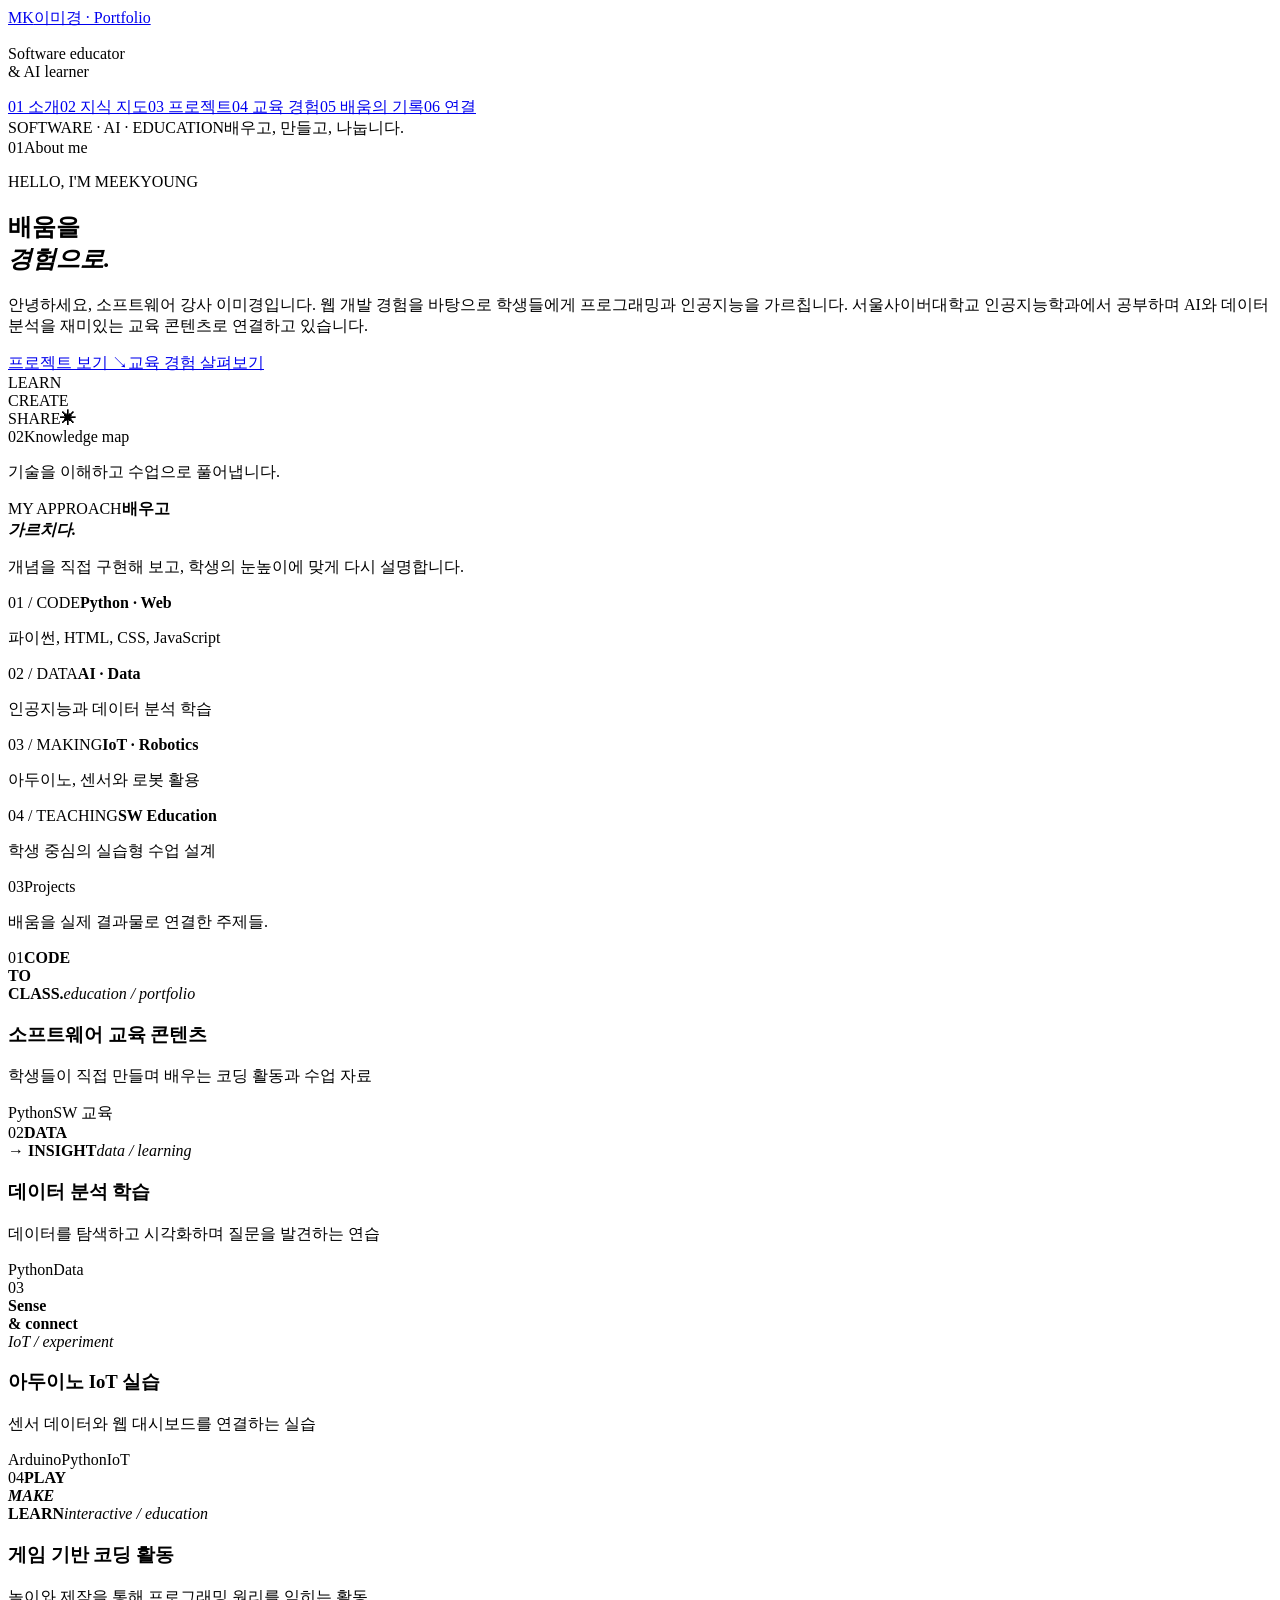
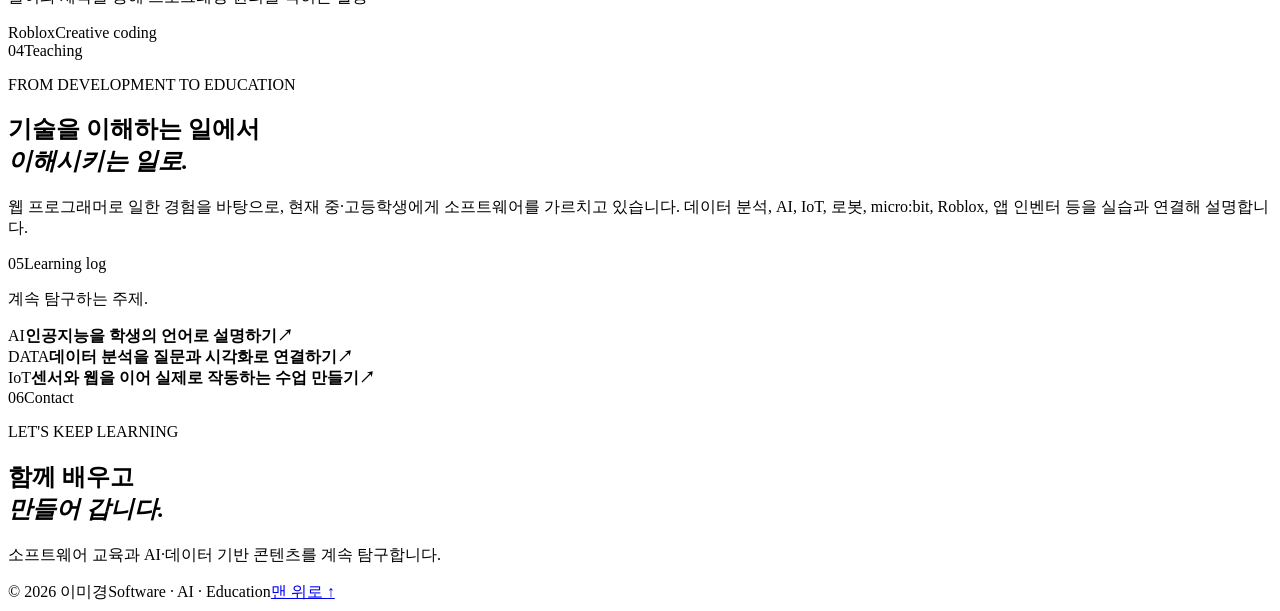
==== index.html @ 32ef55ad "Add portfolio index.html" ====
<!doctype html>
<html lang="ko">
<head>
<meta charset="UTF-8"><meta name="viewport" content="width=device-width, initial-scale=1">
<meta name="description" content="이미경의 소프트웨어 교육·인공지능·데이터 분석 포트폴리오"><title>이미경 | 소프트웨어 교육 포트폴리오</title>
<link rel="icon" type="image/svg+xml" href="data:image/svg+xml,%3Csvg xmlns='http://www.w3.org/2000/svg' viewBox='0 0 64 64'%3E%3Crect width='64' height='64' rx='15' fill='%231c1b1a'/%3E%3Ctext x='32' y='42' text-anchor='middle' font-family='sans-serif' font-size='26' font-weight='bold' fill='%23d6a85f'%3EMK%3C/text%3E%3C/svg%3E">
<link rel="preconnect" href="https://fonts.googleapis.com"><link rel="preconnect" href="https://fonts.gstatic.com" crossorigin><link href="https://fonts.googleapis.com/css2?family=DM+Mono:wght@400;500&family=Manrope:wght@400;500;600;700;800&display=swap" rel="stylesheet">
<link rel="stylesheet" href="styles.css"><script defer src="script.js"></script>
</head>
<body class="portfolio-v4"><div class="site-frame">
<aside class="sidebar"><a class="identity" href="#top"><span class="identity-mark">MK</span><span>이미경 · Portfolio</span></a><p class="role">Software educator<br>& AI learner</p>
<nav class="side-nav" aria-label="주요 메뉴"><a href="#about"><span>01</span> 소개</a><a href="#knowledge"><span>02</span> 지식 지도</a><a href="#projects"><span>03</span> 프로젝트</a><a href="#teaching"><span>04</span> 교육 경험</a><a href="#learning"><span>05</span> 배움의 기록</a><a href="#contact"><span>06</span> 연결</a></nav>
<div class="sidebar-bottom"><span>SOFTWARE · AI · EDUCATION</span><span>배우고, 만들고, 나눕니다.</span></div></aside>
<main id="top" class="content">
<section id="about" class="intro section-block"><div class="section-meta"><span>01</span><span>About me</span></div><div class="intro-content"><p class="label">HELLO, I'M MEEKYOUNG</p><h1>배움을<br><em>경험으로.</em></h1><p class="intro-text">안녕하세요, 소프트웨어 강사 이미경입니다. 웹 개발 경험을 바탕으로 학생들에게 프로그래밍과 인공지능을 가르칩니다. 서울사이버대학교 인공지능학과에서 공부하며 AI와 데이터 분석을 재미있는 교육 콘텐츠로 연결하고 있습니다.</p><div class="intro-links"><a class="button" href="#projects">프로젝트 보기 <span>↘</span></a><a class="under-link" href="#teaching">교육 경험 살펴보기</a></div></div><div class="intro-stamp"><span>LEARN<br>CREATE<br>SHARE</span><b>✳</b></div></section>
<section id="knowledge" class="section-block"><div class="section-head"><div class="section-meta"><span>02</span><span>Knowledge map</span></div><p>기술을 이해하고 수업으로 풀어냅니다.</p></div><div class="knowledge-grid"><div class="knowledge-feature"><span class="label">MY APPROACH</span><strong>배우고<br><em>가르치다.</em></strong><p>개념을 직접 구현해 보고, 학생의 눈높이에 맞게 다시 설명합니다.</p></div><div class="knowledge-item"><span>01 / CODE</span><strong>Python · Web</strong><p>파이썬, HTML, CSS, JavaScript</p></div><div class="knowledge-item"><span>02 / DATA</span><strong>AI · Data</strong><p>인공지능과 데이터 분석 학습</p></div><div class="knowledge-item"><span>03 / MAKING</span><strong>IoT · Robotics</strong><p>아두이노, 센서와 로봇 활용</p></div><div class="knowledge-item"><span>04 / TEACHING</span><strong>SW Education</strong><p>학생 중심의 실습형 수업 설계</p></div></div></section>
<section id="projects" class="section-block"><div class="section-head"><div class="section-meta"><span>03</span><span>Projects</span></div><p>배움을 실제 결과물로 연결한 주제들.</p></div><div class="projects-grid">
<article class="project-card"><div class="project-art art-archive"><span>01</span><b>CODE<br>TO<br>CLASS.</b><i>education / portfolio</i></div><div class="project-copy"><div><h3>소프트웨어 교육 콘텐츠</h3><p>학생들이 직접 만들며 배우는 코딩 활동과 수업 자료</p></div></div><div class="tags"><span>Python</span><span>SW 교육</span></div></article>
<article class="project-card"><div class="project-art art-timer"><span>02</span><b>DATA<br>→ INSIGHT</b><i>data / learning</i></div><div class="project-copy"><div><h3>데이터 분석 학습</h3><p>데이터를 탐색하고 시각화하며 질문을 발견하는 연습</p></div></div><div class="tags"><span>Python</span><span>Data</span></div></article>
<article class="project-card"><div class="project-art art-dashboard"><span>03</span><div class="mini-chart"><b>Sense<br>& connect</b><div><i></i><i></i><i></i><i></i></div></div><i>IoT / experiment</i></div><div class="project-copy"><div><h3>아두이노 IoT 실습</h3><p>센서 데이터와 웹 대시보드를 연결하는 실습</p></div></div><div class="tags"><span>Arduino</span><span>Python</span><span>IoT</span></div></article>
<article class="project-card"><div class="project-art art-experiment"><span>04</span><b>PLAY<br><em>MAKE</em><br>LEARN</b><i>interactive / education</i></div><div class="project-copy"><div><h3>게임 기반 코딩 활동</h3><p>놀이와 제작을 통해 프로그래밍 원리를 익히는 활동</p></div></div><div class="tags"><span>Roblox</span><span>Creative coding</span></div></article>
</div></section>
<section id="teaching" class="section-block split-section"><div class="section-meta"><span>04</span><span>Teaching</span></div><div><p class="label">FROM DEVELOPMENT TO EDUCATION</p><h2>기술을 이해하는 일에서<br><em>이해시키는 일로.</em></h2><p class="body-copy">웹 프로그래머로 일한 경험을 바탕으로, 현재 중·고등학생에게 소프트웨어를 가르치고 있습니다. 데이터 분석, AI, IoT, 로봇, micro:bit, Roblox, 앱 인벤터 등을 실습과 연결해 설명합니다.</p></div></section>
<section id="learning" class="section-block"><div class="section-head"><div class="section-meta"><span>05</span><span>Learning log</span></div><p>계속 탐구하는 주제.</p></div><div class="log-list"><div class="log-row"><span>AI</span><strong>인공지능을 학생의 언어로 설명하기</strong><b>↗</b></div><div class="log-row"><span>DATA</span><strong>데이터 분석을 질문과 시각화로 연결하기</strong><b>↗</b></div><div class="log-row"><span>IoT</span><strong>센서와 웹을 이어 실제로 작동하는 수업 만들기</strong><b>↗</b></div></div></section>
<footer id="contact" class="contact-footer"><div class="section-meta"><span>06</span><span>Contact</span></div><div class="contact-content"><p class="label">LET'S KEEP LEARNING</p><h2>함께 배우고<br><em>만들어 갑니다.</em></h2><p class="body-copy">소프트웨어 교육과 AI·데이터 기반 콘텐츠를 계속 탐구합니다.</p></div><div class="footer-line"><span>© 2026 이미경</span><span>Software · AI · Education</span><a href="#top">맨 위로 ↑</a></div></footer>
</main></div></body></html>
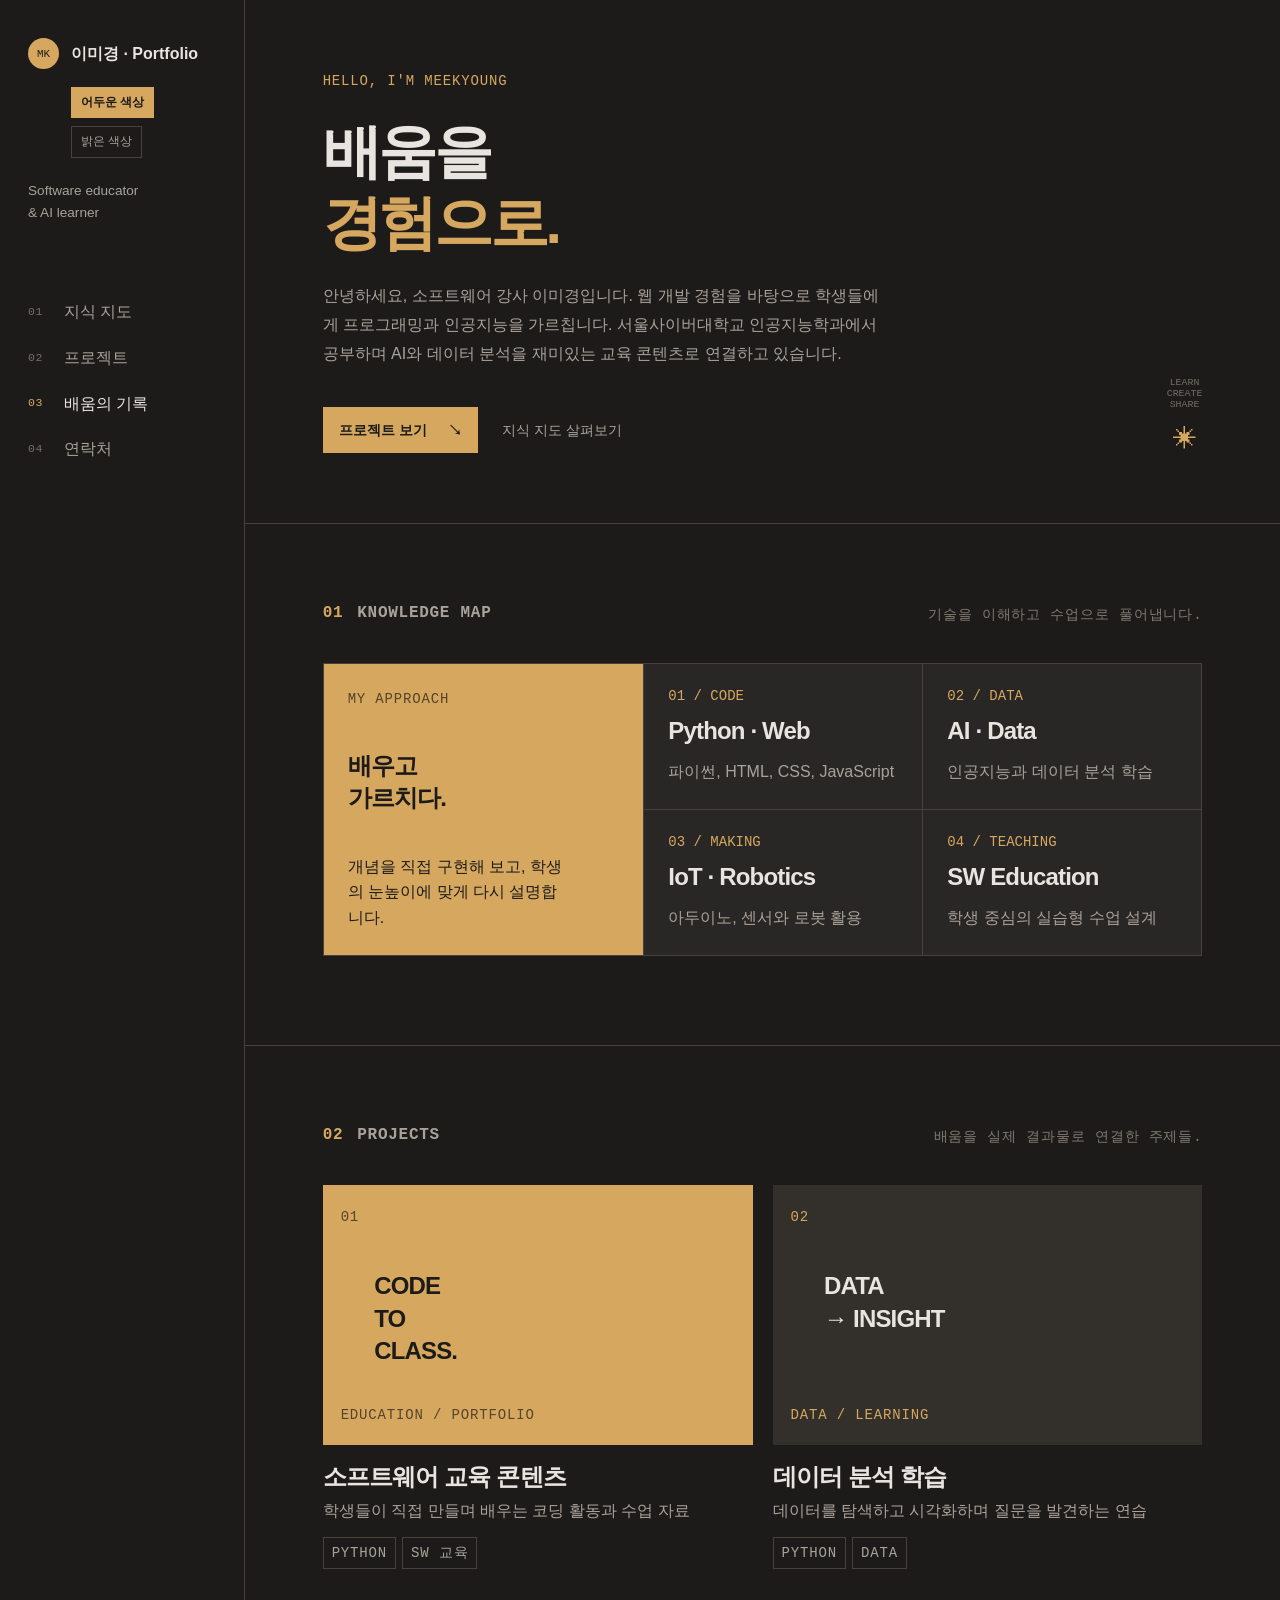
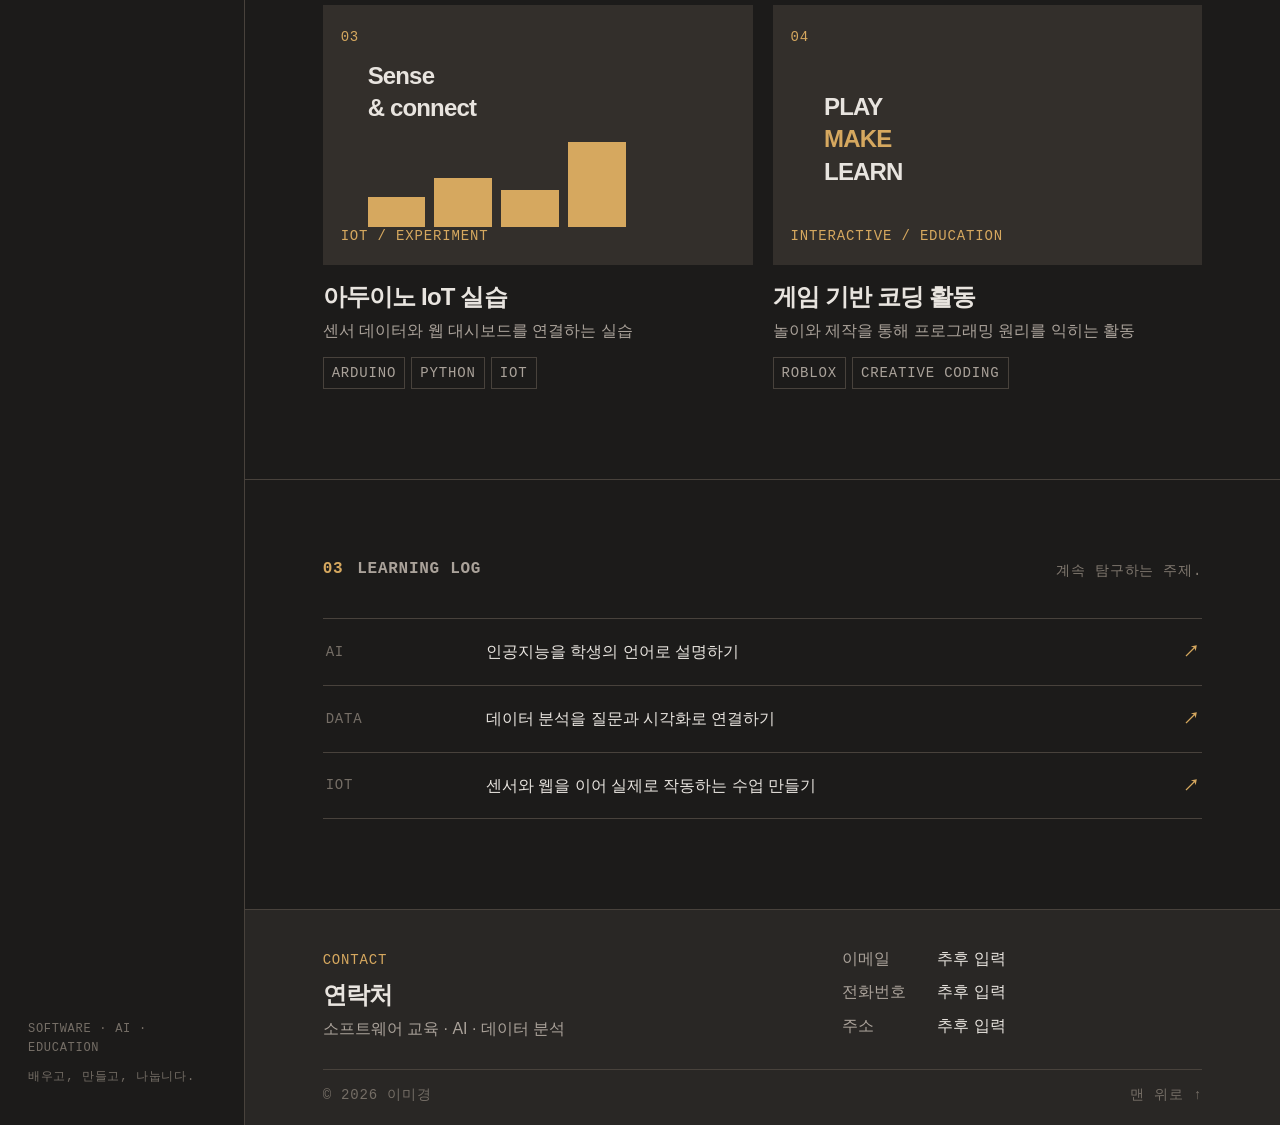
==== commit 506b826a: "Update dark portfolio page" ====
--- a/index.html
+++ b/index.html
@@ -5,22 +5,22 @@
 <meta name="description" content="이미경의 소프트웨어 교육·인공지능·데이터 분석 포트폴리오"><title>이미경 | 소프트웨어 교육 포트폴리오</title>
 <link rel="icon" type="image/svg+xml" href="data:image/svg+xml,%3Csvg xmlns='http://www.w3.org/2000/svg' viewBox='0 0 64 64'%3E%3Crect width='64' height='64' rx='15' fill='%231c1b1a'/%3E%3Ctext x='32' y='42' text-anchor='middle' font-family='sans-serif' font-size='26' font-weight='bold' fill='%23d6a85f'%3EMK%3C/text%3E%3C/svg%3E">
 <link rel="preconnect" href="https://fonts.googleapis.com"><link rel="preconnect" href="https://fonts.gstatic.com" crossorigin><link href="https://fonts.googleapis.com/css2?family=DM+Mono:wght@400;500&family=Manrope:wght@400;500;600;700;800&display=swap" rel="stylesheet">
-<link rel="stylesheet" href="styles.css"><script defer src="script.js"></script>
+<link rel="stylesheet" href="styles_dark.css"><script defer src="script.js"></script>
 </head>
-<body class="portfolio-v4"><div class="site-frame">
-<aside class="sidebar"><a class="identity" href="#top"><span class="identity-mark">MK</span><span>이미경 · Portfolio</span></a><p class="role">Software educator<br>& AI learner</p>
-<nav class="side-nav" aria-label="주요 메뉴"><a href="#about"><span>01</span> 소개</a><a href="#knowledge"><span>02</span> 지식 지도</a><a href="#projects"><span>03</span> 프로젝트</a><a href="#teaching"><span>04</span> 교육 경험</a><a href="#learning"><span>05</span> 배움의 기록</a><a href="#contact"><span>06</span> 연결</a></nav>
+<body class="portfolio-v4 theme-dark-page"><div class="site-frame">
+<aside class="sidebar"><a class="identity" href="#top"><span class="identity-mark">MK</span><span>이미경 · Portfolio</span></a><div class="theme-choice" role="navigation" aria-label="색상 버전 선택"><a class="theme-link theme-dark" href="index.html">어두운 색상</a><a class="theme-link theme-light" href="light.html">밝은 색상</a></div><p class="role">Software educator<br>& AI learner</p>
+<nav class="side-nav" aria-label="주요 메뉴"><a href="#knowledge"><span>01</span> 지식 지도</a><a href="#projects"><span>02</span> 프로젝트</a><a href="#learning"><span>03</span> 배움의 기록</a><a href="#contact"><span>04</span> 연락처</a></nav>
 <div class="sidebar-bottom"><span>SOFTWARE · AI · EDUCATION</span><span>배우고, 만들고, 나눕니다.</span></div></aside>
 <main id="top" class="content">
-<section id="about" class="intro section-block"><div class="section-meta"><span>01</span><span>About me</span></div><div class="intro-content"><p class="label">HELLO, I'M MEEKYOUNG</p><h1>배움을<br><em>경험으로.</em></h1><p class="intro-text">안녕하세요, 소프트웨어 강사 이미경입니다. 웹 개발 경험을 바탕으로 학생들에게 프로그래밍과 인공지능을 가르칩니다. 서울사이버대학교 인공지능학과에서 공부하며 AI와 데이터 분석을 재미있는 교육 콘텐츠로 연결하고 있습니다.</p><div class="intro-links"><a class="button" href="#projects">프로젝트 보기 <span>↘</span></a><a class="under-link" href="#teaching">교육 경험 살펴보기</a></div></div><div class="intro-stamp"><span>LEARN<br>CREATE<br>SHARE</span><b>✳</b></div></section>
-<section id="knowledge" class="section-block"><div class="section-head"><div class="section-meta"><span>02</span><span>Knowledge map</span></div><p>기술을 이해하고 수업으로 풀어냅니다.</p></div><div class="knowledge-grid"><div class="knowledge-feature"><span class="label">MY APPROACH</span><strong>배우고<br><em>가르치다.</em></strong><p>개념을 직접 구현해 보고, 학생의 눈높이에 맞게 다시 설명합니다.</p></div><div class="knowledge-item"><span>01 / CODE</span><strong>Python · Web</strong><p>파이썬, HTML, CSS, JavaScript</p></div><div class="knowledge-item"><span>02 / DATA</span><strong>AI · Data</strong><p>인공지능과 데이터 분석 학습</p></div><div class="knowledge-item"><span>03 / MAKING</span><strong>IoT · Robotics</strong><p>아두이노, 센서와 로봇 활용</p></div><div class="knowledge-item"><span>04 / TEACHING</span><strong>SW Education</strong><p>학생 중심의 실습형 수업 설계</p></div></div></section>
-<section id="projects" class="section-block"><div class="section-head"><div class="section-meta"><span>03</span><span>Projects</span></div><p>배움을 실제 결과물로 연결한 주제들.</p></div><div class="projects-grid">
+<section id="about" class="intro section-block"><div class="intro-content"><p class="label">HELLO, I'M MEEKYOUNG</p><h1>배움을<br><em>경험으로.</em></h1><p class="intro-text">안녕하세요, 소프트웨어 강사 이미경입니다. 웹 개발 경험을 바탕으로 학생들에게 프로그래밍과 인공지능을 가르칩니다. 서울사이버대학교 인공지능학과에서 공부하며 AI와 데이터 분석을 재미있는 교육 콘텐츠로 연결하고 있습니다.</p><div class="intro-links"><a class="button" href="#projects">프로젝트 보기 <span>↘</span></a><a class="under-link" href="#knowledge">지식 지도 살펴보기</a></div></div><div class="intro-stamp"><span>LEARN<br>CREATE<br>SHARE</span><b>✳</b></div></section>
+<section id="knowledge" class="section-block"><div class="section-head"><div class="section-meta"><span>01</span><span>Knowledge map</span></div><p>기술을 이해하고 수업으로 풀어냅니다.</p></div><div class="knowledge-grid"><div class="knowledge-feature"><span class="label">MY APPROACH</span><strong>배우고<br><em>가르치다.</em></strong><p>개념을 직접 구현해 보고, 학생의 눈높이에 맞게 다시 설명합니다.</p></div><div class="knowledge-item"><span>01 / CODE</span><strong>Python · Web</strong><p>파이썬, HTML, CSS, JavaScript</p></div><div class="knowledge-item"><span>02 / DATA</span><strong>AI · Data</strong><p>인공지능과 데이터 분석 학습</p></div><div class="knowledge-item"><span>03 / MAKING</span><strong>IoT · Robotics</strong><p>아두이노, 센서와 로봇 활용</p></div><div class="knowledge-item"><span>04 / TEACHING</span><strong>SW Education</strong><p>학생 중심의 실습형 수업 설계</p></div></div></section>
+<section id="projects" class="section-block"><div class="section-head"><div class="section-meta"><span>02</span><span>Projects</span></div><p>배움을 실제 결과물로 연결한 주제들.</p></div><div class="projects-grid">
 <article class="project-card"><div class="project-art art-archive"><span>01</span><b>CODE<br>TO<br>CLASS.</b><i>education / portfolio</i></div><div class="project-copy"><div><h3>소프트웨어 교육 콘텐츠</h3><p>학생들이 직접 만들며 배우는 코딩 활동과 수업 자료</p></div></div><div class="tags"><span>Python</span><span>SW 교육</span></div></article>
 <article class="project-card"><div class="project-art art-timer"><span>02</span><b>DATA<br>→ INSIGHT</b><i>data / learning</i></div><div class="project-copy"><div><h3>데이터 분석 학습</h3><p>데이터를 탐색하고 시각화하며 질문을 발견하는 연습</p></div></div><div class="tags"><span>Python</span><span>Data</span></div></article>
 <article class="project-card"><div class="project-art art-dashboard"><span>03</span><div class="mini-chart"><b>Sense<br>& connect</b><div><i></i><i></i><i></i><i></i></div></div><i>IoT / experiment</i></div><div class="project-copy"><div><h3>아두이노 IoT 실습</h3><p>센서 데이터와 웹 대시보드를 연결하는 실습</p></div></div><div class="tags"><span>Arduino</span><span>Python</span><span>IoT</span></div></article>
 <article class="project-card"><div class="project-art art-experiment"><span>04</span><b>PLAY<br><em>MAKE</em><br>LEARN</b><i>interactive / education</i></div><div class="project-copy"><div><h3>게임 기반 코딩 활동</h3><p>놀이와 제작을 통해 프로그래밍 원리를 익히는 활동</p></div></div><div class="tags"><span>Roblox</span><span>Creative coding</span></div></article>
 </div></section>
-<section id="teaching" class="section-block split-section"><div class="section-meta"><span>04</span><span>Teaching</span></div><div><p class="label">FROM DEVELOPMENT TO EDUCATION</p><h2>기술을 이해하는 일에서<br><em>이해시키는 일로.</em></h2><p class="body-copy">웹 프로그래머로 일한 경험을 바탕으로, 현재 중·고등학생에게 소프트웨어를 가르치고 있습니다. 데이터 분석, AI, IoT, 로봇, micro:bit, Roblox, 앱 인벤터 등을 실습과 연결해 설명합니다.</p></div></section>
-<section id="learning" class="section-block"><div class="section-head"><div class="section-meta"><span>05</span><span>Learning log</span></div><p>계속 탐구하는 주제.</p></div><div class="log-list"><div class="log-row"><span>AI</span><strong>인공지능을 학생의 언어로 설명하기</strong><b>↗</b></div><div class="log-row"><span>DATA</span><strong>데이터 분석을 질문과 시각화로 연결하기</strong><b>↗</b></div><div class="log-row"><span>IoT</span><strong>센서와 웹을 이어 실제로 작동하는 수업 만들기</strong><b>↗</b></div></div></section>
-<footer id="contact" class="contact-footer"><div class="section-meta"><span>06</span><span>Contact</span></div><div class="contact-content"><p class="label">LET'S KEEP LEARNING</p><h2>함께 배우고<br><em>만들어 갑니다.</em></h2><p class="body-copy">소프트웨어 교육과 AI·데이터 기반 콘텐츠를 계속 탐구합니다.</p></div><div class="footer-line"><span>© 2026 이미경</span><span>Software · AI · Education</span><a href="#top">맨 위로 ↑</a></div></footer>
+
+<section id="learning" class="section-block"><div class="section-head"><div class="section-meta"><span>03</span><span>Learning log</span></div><p>계속 탐구하는 주제.</p></div><div class="log-list"><div class="log-row"><span>AI</span><strong>인공지능을 학생의 언어로 설명하기</strong><b>↗</b></div><div class="log-row"><span>DATA</span><strong>데이터 분석을 질문과 시각화로 연결하기</strong><b>↗</b></div><div class="log-row"><span>IoT</span><strong>센서와 웹을 이어 실제로 작동하는 수업 만들기</strong><b>↗</b></div></div></section>
+<footer id="contact" class="contact-footer" aria-label="연락처 및 사이트 정보"><div class="footer-main"><div class="footer-intro"><span class="label">CONTACT</span><h2>연락처</h2><p>소프트웨어 교육 · AI · 데이터 분석</p></div><dl class="contact-details"><div><dt>이메일</dt><dd>추후 입력</dd></div><div><dt>전화번호</dt><dd>추후 입력</dd></div><div><dt>주소</dt><dd>추후 입력</dd></div></dl></div><div class="footer-line"><span>© 2026 이미경</span><a href="#top">맨 위로 ↑</a></div></footer>
 </main></div></body></html>
--- a/styles_dark.css
+++ b/styles_dark.css
@@ -0,0 +1,306 @@
+:root {
+  --bg: #1c1b1a;
+  --surface: #292725;
+  --surface-soft: #332f2b;
+  --text: #e8e4df;
+  --muted: #aaa29a;
+  --line: #48423c;
+  --accent: #d6a85f;
+  --body-font: "Manrope", sans-serif;
+  --meta-font: "DM Mono", monospace;
+}
+
+* { box-sizing: border-box; }
+html { scroll-behavior: smooth; }
+body { margin: 0; background: var(--bg); color: var(--text); font: 16px/1.6 var(--body-font); }
+a { color: inherit; text-decoration: none; }
+button { font: inherit; }
+
+/* 공통 글자 스타일 */
+.section-meta, .label, .side-nav a span, .sidebar-bottom,
+.section-head > p, .project-art > span, .project-art > i,
+.tags span, .log-row span, .footer-line {
+  font-family: var(--meta-font);
+  text-transform: uppercase;
+  letter-spacing: 0.06em;
+}
+
+.section-meta { display: flex; align-items: center; gap: 14px; color: var(--muted); font-size: 0.9rem; }
+.section-meta span:first-child, .label, .project-arrow, .log-row b { color: var(--accent); }
+.label { margin: 0; font-size: 0.75rem; }
+
+/* 전체 배치 */
+.site-frame {
+  display: grid;
+  grid-template-columns: 245px minmax(0, 1fr);
+  max-width: 1400px;
+  margin: auto;
+}
+.sidebar {
+  position: sticky;
+  top: 0;
+  display: flex;
+  flex-direction: column;
+  padding: 38px 28px;
+  border-right: 1px solid var(--line);
+}
+.content { min-width: 0; }
+.section-block { padding: 50px 7.5%; border-bottom: 1px solid var(--line); }
+.section-head { display: flex; align-items: flex-end; justify-content: space-between; margin-bottom: 30px; }
+.section-head > p { margin: 0; color: #817970; font-size: 0.68rem; }
+
+/* 왼쪽 메뉴 */
+.identity { display: flex; align-items: center; gap: 12px; font-size: 0.95rem; font-weight: 700; }
+.identity-mark {
+  display: grid;
+  width: 31px;
+  height: 31px;
+  place-items: center;
+  border-radius: 50%;
+  background: var(--accent);
+  color: var(--bg);
+  font: 0.68rem var(--meta-font);
+}
+.role { margin: 22px 0 76px; color: var(--muted); font-size: 0.85rem; }
+.side-nav { display: grid; gap: 20px; }
+.side-nav a { display: flex; align-items: center; gap: 14px; color: var(--muted); font-size: 1rem; }
+.side-nav a span { width: 22px; color: #756e66; font-size: 0.72rem; }
+.side-nav a:hover, .side-nav a.active { color: var(--text); }
+.side-nav a.active span { color: var(--accent); }
+.sidebar-bottom { display: grid; gap: 9px; margin-top: auto; color: #756e66; font-size: 0.64rem; }
+.availability { color: var(--muted); }
+.availability i { display: inline-block; width: 6px; height: 6px; margin-right: 7px; border-radius: 50%; background: var(--accent); }
+
+/* 소개 */
+.intro {
+  position: relative;
+  display: grid;
+  grid-template-columns: 130px 1fr auto;
+  gap: 40px;
+  min-height: 620px;
+  padding-top: 72px;
+}
+.intro-content h1 { margin: 38px 0 32px; font-size: clamp(4rem, 8vw, 8.7rem); line-height: 0.88; letter-spacing: -0.1em; }
+h1 em, h2 em { color: var(--accent); font-style: italic; }
+.intro-text, .body-copy { color: var(--muted); line-height: 1.8; }
+.intro-text { max-width: 420px; margin: 0; }
+.intro-links { display: flex; align-items: center; gap: 24px; margin-top: 38px; }
+.button { padding: 12px 16px; background: var(--accent); color: var(--bg); font-size: 0.75rem; font-weight: 700; }
+.button span { margin-left: 18px; }
+.under-link, .contact-mail { color: var(--muted); font-size: 0.85rem; }
+.intro-stamp {
+  align-self: end;
+  display: flex;
+  flex-direction: column;
+  align-items: center;
+  gap: 15px;
+  color: #756e66;
+  font: 0.62rem var(--meta-font);
+  text-align: center;
+}
+.intro-stamp b { color: var(--accent); font: 2.2rem var(--body-font); }
+
+/* 지식 영역 */
+.knowledge-grid {
+  display: grid;
+  grid-template-columns: 1.15fr 1fr 1fr;
+  grid-template-rows: repeat(2, 145px);
+  gap: 1px;
+  border: 1px solid var(--line);
+  background: var(--line);
+}
+.knowledge-feature, .knowledge-item { display: flex; flex-direction: column; justify-content: space-between; padding: 24px; }
+.knowledge-feature { grid-row: 1 / 3; background: var(--accent); color: var(--bg); }
+.knowledge-feature .label { color: #55432b; }
+.knowledge-feature strong { font-size: 2.9rem; line-height: 0.9; letter-spacing: -0.08em; }
+.knowledge-feature strong em { font-style: italic; }
+.knowledge-feature p, .knowledge-item p { margin: 0; font-size: 0.78rem; }
+.knowledge-feature p { max-width: 220px; }
+.knowledge-item { background: var(--surface); }
+.knowledge-item > span { color: var(--accent); font: 0.68rem var(--meta-font); }
+.knowledge-item strong { font-size: 1.55rem; }
+.knowledge-item p { color: var(--muted); }
+
+/* 프로젝트 */
+.projects-grid { display: grid; grid-template-columns: repeat(2, minmax(0, 1fr)); gap: 36px 20px; }
+.project-card { min-width: 0; }
+.project-trigger { cursor: pointer; }
+.project-art { position: relative; height: 260px; overflow: hidden; padding: 18px; background: var(--surface-soft); }
+.project-art > span, .project-art > i { color: var(--accent); font-size: 0.65rem; }
+.project-art > i { position: absolute; bottom: 18px; left: 18px; font-style: normal; }
+.project-art > b { position: absolute; top: 28%; left: 12%; font-size: 3.5rem; line-height: 0.88; letter-spacing: -0.08em; }
+.project-art em { color: var(--accent); }
+.art-archive { background: var(--accent); color: var(--bg); }
+.art-archive > span, .art-archive > i { color: #55432b; }
+.art-timer, .art-dashboard, .art-experiment { background: var(--surface-soft); }
+.mini-chart { position: absolute; inset: 55px 45px 38px; display: flex; flex-direction: column; justify-content: space-between; }
+.mini-chart b { font-size: 1.8rem; line-height: 0.9; }
+.mini-chart > div { display: flex; align-items: end; gap: 9px; height: 85px; }
+.mini-chart i { width: 17%; background: var(--accent); }
+.mini-chart i:nth-child(1) { height: 35%; }
+.mini-chart i:nth-child(2) { height: 58%; }
+.mini-chart i:nth-child(3) { height: 44%; }
+.mini-chart i:nth-child(4) { height: 100%; }
+.view-hint { position: absolute; right: 18px; bottom: 18px; color: var(--text); font: 0.62rem var(--meta-font); font-style: normal; }
+.project-copy { display: flex; justify-content: space-between; gap: 16px; padding-top: 16px; }
+.project-copy h3 { margin: 0 0 5px; font-size: 1.1rem; }
+.project-copy p { margin: 0; color: var(--muted); font-size: 0.78rem; }
+.tags { display: flex; gap: 6px; margin-top: 13px; }
+.tags span { padding: 4px 8px; border: 1px solid var(--line); color: var(--muted); font-size: 0.62rem; }
+
+/* 교육, 학습 기록, 연락처 */
+.split-section, .contact-footer { display: grid; grid-template-columns: 130px 1fr; gap: 40px; }
+.split-section h2, .contact-content h2 { line-height: 0.95; letter-spacing: -0.08em; }
+.split-section h2 { margin: 30px 0; font-size: clamp(2.2rem, 4.5vw, 4.7rem); }
+.body-copy { max-width: 550px; font-size: 0.9rem; }
+.log-list, .footer-line { border-top: 1px solid var(--line); }
+.log-row {
+  display: grid;
+  grid-template-columns: 140px 1fr 30px;
+  gap: 20px;
+  align-items: center;
+  padding: 20px 3px;
+  border-bottom: 1px solid var(--line);
+}
+.log-row span { color: #756e66; font-size: 0.68rem; }
+.log-row strong { font-size: 0.9rem; font-weight: 500; }
+.log-row b { text-align: right; }
+.contact-footer { padding: 10px 10px; background: var(--surface); }
+.contact-content h2 { margin:15px; font-size: clamp(2.7rem, 5.5vw, 6rem); }
+.contact-mail span { margin-left: 12px; color: var(--accent); }
+.footer-line {
+  grid-column: 1 / -1;
+  display: flex;
+  justify-content: space-between;
+  padding-top: 10px;
+  margin-top: 20px;
+  color: #756e66;
+  font-size: 0.64rem;
+}
+
+/* 프로젝트 상세 창 */
+.project-modal { position: fixed; inset: 0; z-index: 20; display: none; align-items: center; justify-content: center; padding: 24px; }
+.project-modal.is-open { display: flex; }
+.modal-backdrop { position: absolute; inset: 0; background: rgba(10, 9, 8, 0.85); }
+.modal-panel {
+  position: relative;
+  z-index: 1;
+  display: grid;
+  grid-template-columns: 1fr 1fr;
+  width: min(820px, 100%);
+  overflow: hidden;
+  border: 1px solid var(--line);
+  background: var(--surface);
+}
+.modal-close { position: absolute; top: 10px; right: 14px; z-index: 2; border: 0; background: none; color: var(--text); font-size: 1.7rem; cursor: pointer; }
+.modal-image { min-height: 390px; }
+.modal-copy { padding: 65px 35px 35px; }
+.modal-copy h2 { margin: 22px 0; font-size: 2rem; }
+.modal-copy > p:not(.label) { color: var(--muted); font-size: 0.9rem; }
+.modal-open { overflow: hidden; }/* Korean headings and content refinements */
+.intro { grid-template-columns: 110px minmax(0, 1fr) 68px; min-height: 570px; }
+.intro-content h1 { font-size: clamp(3.5rem, 6.2vw, 6.7rem); line-height: 1.13; letter-spacing: -0.085em; word-break: keep-all; }
+.split-section h2, .contact-content h2 { line-height: 1.3; letter-spacing: -0.07em; word-break: keep-all; }
+.knowledge-feature strong { font-size: clamp(2rem, 3vw, 3rem); line-height: 1.18; }
+.knowledge-item strong { font-size: clamp(1.2rem, 1.8vw, 1.6rem); }
+.project-art > b { font-size: clamp(2.4rem, 4vw, 3.5rem); }
+.section-head > p, .knowledge-item p, .knowledge-feature p, .project-copy p, .body-copy { font-size: 0.9rem; }
+.tags span, .label, .project-art > span, .project-art > i, .log-row span, .sidebar-bottom, .footer-line { font-size: 0.75rem; }
+.log-row { cursor: default; }
+:focus-visible { outline: 2px solid var(--accent); outline-offset: 4px; }
+@media (prefers-reduced-motion: reduce) { html { scroll-behavior: auto; } }
+@media (max-width: 1050px) {
+  .site-frame { grid-template-columns: 205px minmax(0,1fr); }
+  .sidebar { padding: 30px 18px; }
+  .intro { grid-template-columns: minmax(0,1fr); gap: 18px; min-height: 520px; }
+  .intro-stamp { display: none; }
+  .knowledge-grid { grid-template-columns: repeat(2,minmax(0,1fr)); grid-template-rows: auto; }
+  .knowledge-feature { grid-row: auto; min-height: 225px; }
+  .knowledge-item { min-height: 145px; }
+}
+@media (max-width: 700px) {
+  .site-frame { display: block; }
+  .sidebar { position: relative; padding: 22px 5%; border-right: 0; border-bottom: 1px solid var(--line); }
+  .role, .sidebar-bottom { display: none; }
+  .side-nav { display: flex; overflow-x: auto; gap: 22px; margin-top: 20px; padding-bottom: 7px; white-space: nowrap; }
+  .side-nav a { gap: 5px; flex: none; font-size: 0.85rem; }
+  .section-block { padding: 48px 5%; }
+  .intro { min-height: 460px; }
+  .intro-content h1 { margin: 25px 0; font-size: clamp(3.3rem, 11vw, 5rem); }
+  .section-head { display: block; }
+  .section-head > p { margin-top: 12px; }
+  .projects-grid { grid-template-columns: 1fr; }
+  .split-section, .contact-footer { display: block; padding: 48px 5%; }
+  .split-section h2, .contact-content h2 { font-size: clamp(2.2rem, 8vw, 3.7rem); }
+  .footer-line { gap: 12px; flex-wrap: wrap; }
+}
+@media (max-width: 450px) {
+  .knowledge-grid { grid-template-columns: 1fr; }
+  .knowledge-feature { min-height: 200px; }
+  .knowledge-item { min-height: 130px; }
+  .intro-links { align-items: flex-start; flex-direction: column; gap: 18px; }
+  .log-row { grid-template-columns: 48px minmax(0,1fr) 20px; gap: 10px; }
+}
+
+/* 색상 버전 선택 */
+.theme-choice { display:flex; flex-wrap:wrap; gap:8px; margin:18px 0 0 43px; }
+.theme-link { padding:6px 9px; border:1px solid var(--line); color:var(--muted); font-size:.78rem; line-height:1.4; }
+.theme-link:hover, .theme-link:focus-visible { color:var(--text); border-color:var(--accent); }
+.theme-dark-page .theme-dark { background:var(--accent); border-color:var(--accent); color:var(--bg); font-weight:700; }
+@media(max-width:700px) { .theme-choice { margin:14px 0 0; } }
+
+/* 두 버전 공통: 직립 글자와 간결한 연락처 푸터 */
+em, i, h1 em, h2 em, .knowledge-feature strong em, .project-art em { font-style: normal; }
+.contact-footer { display: block; padding: 36px 7.5% 18px; background: var(--surface); }
+.footer-main { display: flex; justify-content: space-between; align-items: start; gap: 32px; }
+.footer-intro h2 { margin: 8px 0 4px; font-size: clamp(1.35rem, 2vw, 1.75rem); line-height: 1.3; letter-spacing: -0.035em; }
+.footer-intro > p { margin: 0; color: var(--muted); font-size: .85rem; }
+.contact-details { display: grid; gap: 8px; min-width: min(360px, 100%); margin: 0; }
+.contact-details > div { display: grid; grid-template-columns: 80px 1fr; gap: 15px; }
+.contact-details dt { color: var(--muted); font-size: .85rem; }
+.contact-details dd { margin: 0; font-size: .9rem; }
+.contact-footer .footer-line { display: flex; justify-content: space-between; gap: 14px; margin-top: 28px; padding-top: 14px; }
+.contact-footer .footer-line a:hover { color: var(--accent); }
+@media (max-width: 700px) {
+  .contact-footer { padding: 30px 5% 18px; }
+  .footer-main { flex-direction: column; gap: 20px; }
+  .contact-details { min-width: 0; }
+  .contact-footer .footer-line { margin-top: 24px; }
+}
+
+/* 밝은 버전과 동일한 구성·글자 위계, 어두운 색상은 기존 토큰 유지 */
+.intro {
+  grid-template-columns: minmax(0, 1fr) auto;
+  align-items: center;
+  min-height: 490px;
+  padding-top: 70px;
+  padding-bottom: 70px;
+}
+.intro-content h1 { font-size: clamp(2.8rem, 5vw, 3.7rem); line-height: 1.2; letter-spacing: -.055em; margin: 24px 0; }
+.intro-text { max-width: 560px; font-size: 1rem; }
+.intro-stamp { align-self: end; }
+.intro .button, .intro .under-link { font-size: .875rem; }
+#knowledge, #projects, #learning {
+  padding-top: clamp(58px, 6vw, 86px);
+  padding-bottom: clamp(62px, 7vw, 96px);
+}
+.section-head { margin-bottom: 36px; }
+.section-head .section-meta { font-weight: 700; letter-spacing: .045em; }
+.section-meta, .side-nav a, .identity, .knowledge-item p, .knowledge-feature p,
+.project-copy p, .body-copy, .log-row strong, .footer-intro > p,
+.contact-details dt, .contact-details dd { font-size: 1rem; }
+.label, .tags span, .knowledge-item > span, .project-art > span,
+.project-art > i, .log-row span, .footer-line, .section-head > p { font-size: .875rem; }
+.knowledge-feature strong, .knowledge-item strong, .project-copy h3,
+.footer-intro h2, .mini-chart b, .project-art > b {
+  font-size: 1.5rem; line-height: 1.35; letter-spacing: -.035em;
+}
+.project-art > b { top: 33%; }
+.knowledge-feature strong { letter-spacing: -.035em; }
+.intro-stamp b { font-size: 1.5rem; }
+@media (max-width: 1050px) { .intro { grid-template-columns: minmax(0, 1fr); } }
+@media (max-width: 700px) {
+  .intro { min-height: 430px; padding-top: 60px; padding-bottom: 60px; }
+  .intro-content h1 { font-size: clamp(2.6rem, 9vw, 3.3rem); }
+  .section-head { margin-bottom: 28px; }
+}
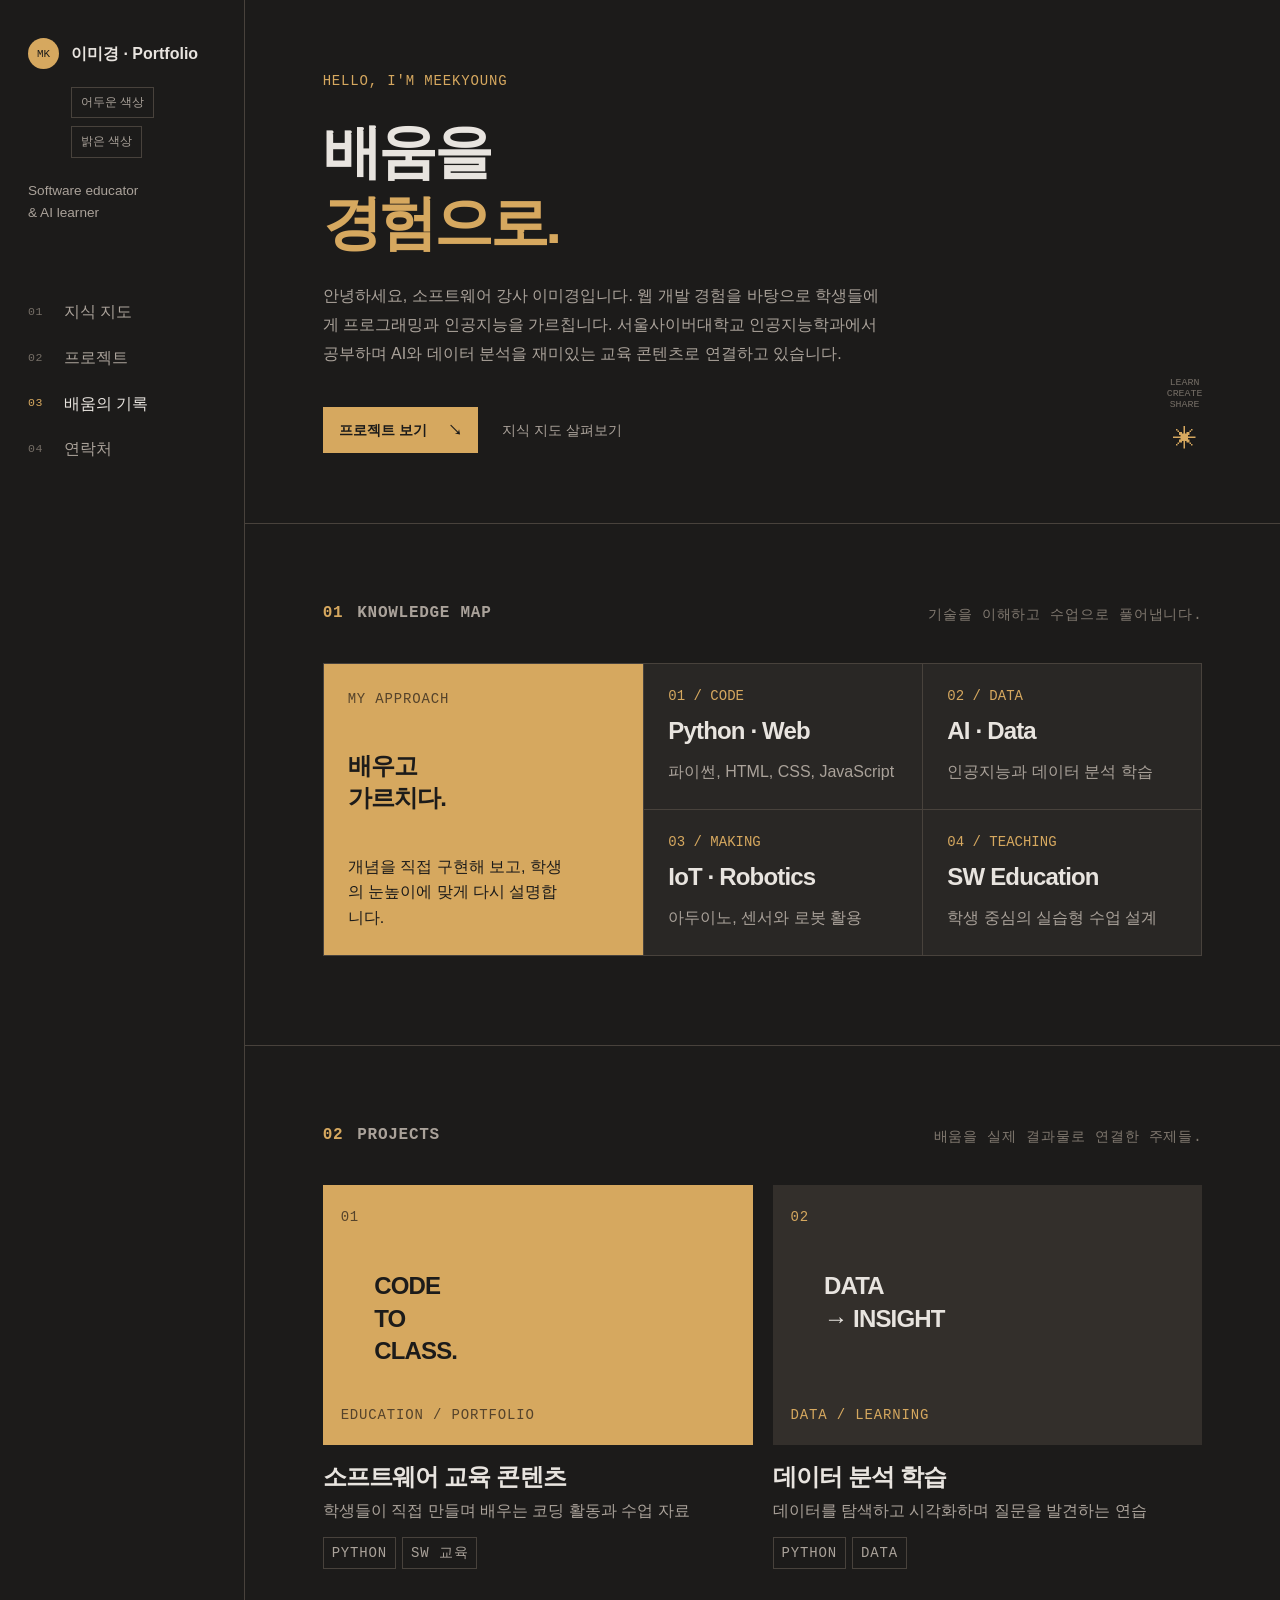
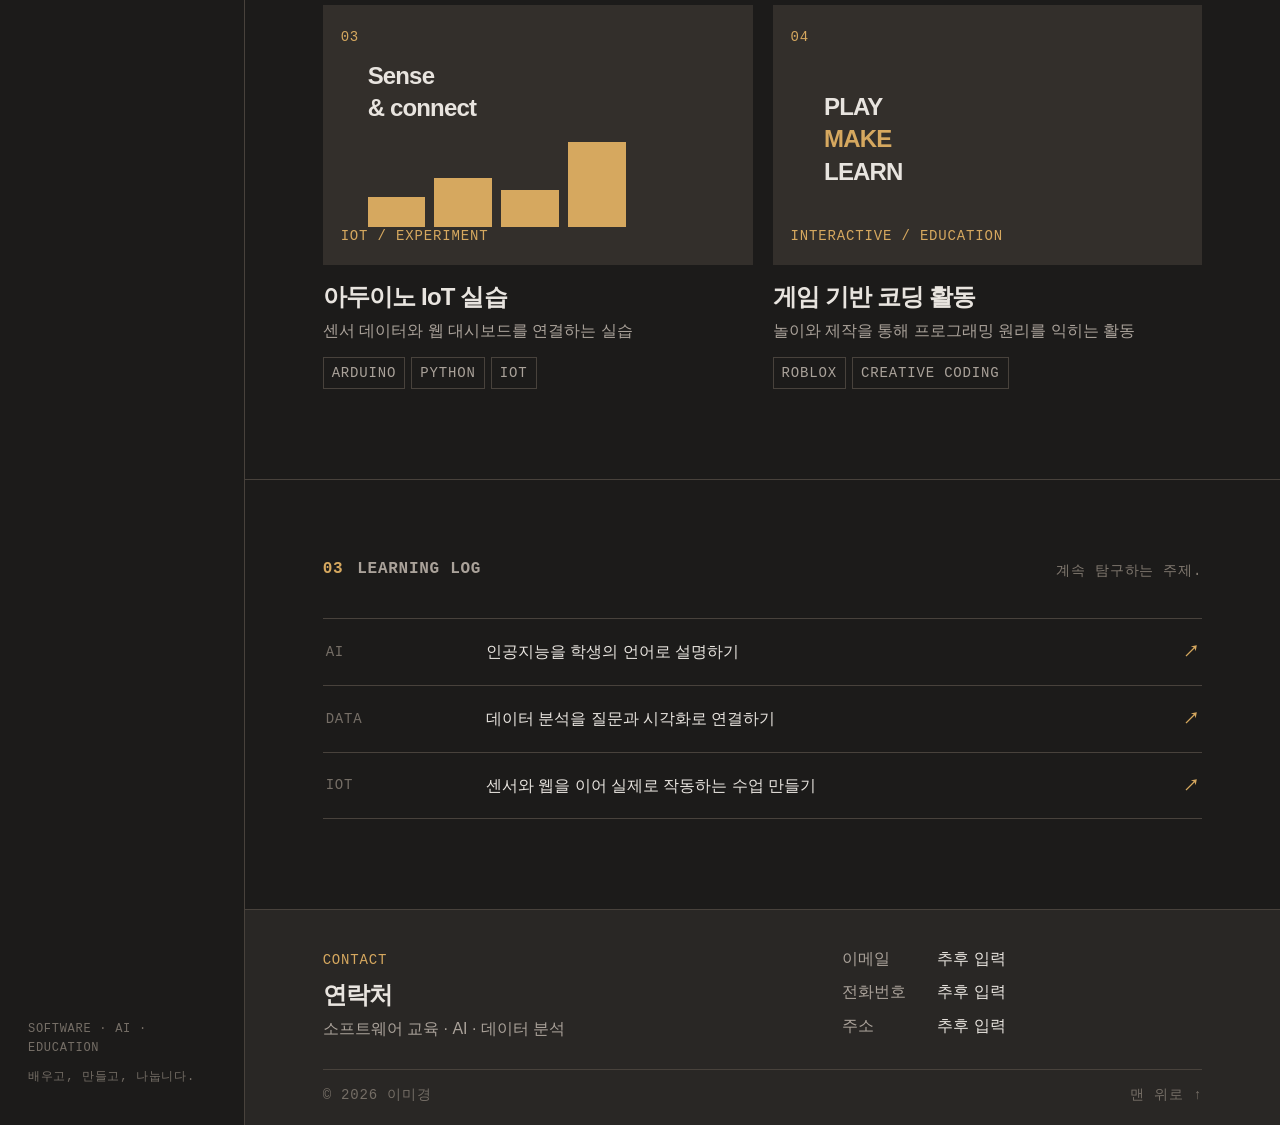
==== commit 24e14127: "0927_commit_2" ====
--- a/index.html
+++ b/index.html
@@ -1,26 +1,213 @@
 <!doctype html>
 <html lang="ko">
-<head>
-<meta charset="UTF-8"><meta name="viewport" content="width=device-width, initial-scale=1">
-<meta name="description" content="이미경의 소프트웨어 교육·인공지능·데이터 분석 포트폴리오"><title>이미경 | 소프트웨어 교육 포트폴리오</title>
-<link rel="icon" type="image/svg+xml" href="data:image/svg+xml,%3Csvg xmlns='http://www.w3.org/2000/svg' viewBox='0 0 64 64'%3E%3Crect width='64' height='64' rx='15' fill='%231c1b1a'/%3E%3Ctext x='32' y='42' text-anchor='middle' font-family='sans-serif' font-size='26' font-weight='bold' fill='%23d6a85f'%3EMK%3C/text%3E%3C/svg%3E">
-<link rel="preconnect" href="https://fonts.googleapis.com"><link rel="preconnect" href="https://fonts.gstatic.com" crossorigin><link href="https://fonts.googleapis.com/css2?family=DM+Mono:wght@400;500&family=Manrope:wght@400;500;600;700;800&display=swap" rel="stylesheet">
-<link rel="stylesheet" href="styles_dark.css"><script defer src="script.js"></script>
-</head>
-<body class="portfolio-v4 theme-dark-page"><div class="site-frame">
-<aside class="sidebar"><a class="identity" href="#top"><span class="identity-mark">MK</span><span>이미경 · Portfolio</span></a><div class="theme-choice" role="navigation" aria-label="색상 버전 선택"><a class="theme-link theme-dark" href="index.html">어두운 색상</a><a class="theme-link theme-light" href="light.html">밝은 색상</a></div><p class="role">Software educator<br>& AI learner</p>
-<nav class="side-nav" aria-label="주요 메뉴"><a href="#knowledge"><span>01</span> 지식 지도</a><a href="#projects"><span>02</span> 프로젝트</a><a href="#learning"><span>03</span> 배움의 기록</a><a href="#contact"><span>04</span> 연락처</a></nav>
-<div class="sidebar-bottom"><span>SOFTWARE · AI · EDUCATION</span><span>배우고, 만들고, 나눕니다.</span></div></aside>
-<main id="top" class="content">
-<section id="about" class="intro section-block"><div class="intro-content"><p class="label">HELLO, I'M MEEKYOUNG</p><h1>배움을<br><em>경험으로.</em></h1><p class="intro-text">안녕하세요, 소프트웨어 강사 이미경입니다. 웹 개발 경험을 바탕으로 학생들에게 프로그래밍과 인공지능을 가르칩니다. 서울사이버대학교 인공지능학과에서 공부하며 AI와 데이터 분석을 재미있는 교육 콘텐츠로 연결하고 있습니다.</p><div class="intro-links"><a class="button" href="#projects">프로젝트 보기 <span>↘</span></a><a class="under-link" href="#knowledge">지식 지도 살펴보기</a></div></div><div class="intro-stamp"><span>LEARN<br>CREATE<br>SHARE</span><b>✳</b></div></section>
-<section id="knowledge" class="section-block"><div class="section-head"><div class="section-meta"><span>01</span><span>Knowledge map</span></div><p>기술을 이해하고 수업으로 풀어냅니다.</p></div><div class="knowledge-grid"><div class="knowledge-feature"><span class="label">MY APPROACH</span><strong>배우고<br><em>가르치다.</em></strong><p>개념을 직접 구현해 보고, 학생의 눈높이에 맞게 다시 설명합니다.</p></div><div class="knowledge-item"><span>01 / CODE</span><strong>Python · Web</strong><p>파이썬, HTML, CSS, JavaScript</p></div><div class="knowledge-item"><span>02 / DATA</span><strong>AI · Data</strong><p>인공지능과 데이터 분석 학습</p></div><div class="knowledge-item"><span>03 / MAKING</span><strong>IoT · Robotics</strong><p>아두이노, 센서와 로봇 활용</p></div><div class="knowledge-item"><span>04 / TEACHING</span><strong>SW Education</strong><p>학생 중심의 실습형 수업 설계</p></div></div></section>
-<section id="projects" class="section-block"><div class="section-head"><div class="section-meta"><span>02</span><span>Projects</span></div><p>배움을 실제 결과물로 연결한 주제들.</p></div><div class="projects-grid">
-<article class="project-card"><div class="project-art art-archive"><span>01</span><b>CODE<br>TO<br>CLASS.</b><i>education / portfolio</i></div><div class="project-copy"><div><h3>소프트웨어 교육 콘텐츠</h3><p>학생들이 직접 만들며 배우는 코딩 활동과 수업 자료</p></div></div><div class="tags"><span>Python</span><span>SW 교육</span></div></article>
-<article class="project-card"><div class="project-art art-timer"><span>02</span><b>DATA<br>→ INSIGHT</b><i>data / learning</i></div><div class="project-copy"><div><h3>데이터 분석 학습</h3><p>데이터를 탐색하고 시각화하며 질문을 발견하는 연습</p></div></div><div class="tags"><span>Python</span><span>Data</span></div></article>
-<article class="project-card"><div class="project-art art-dashboard"><span>03</span><div class="mini-chart"><b>Sense<br>& connect</b><div><i></i><i></i><i></i><i></i></div></div><i>IoT / experiment</i></div><div class="project-copy"><div><h3>아두이노 IoT 실습</h3><p>센서 데이터와 웹 대시보드를 연결하는 실습</p></div></div><div class="tags"><span>Arduino</span><span>Python</span><span>IoT</span></div></article>
-<article class="project-card"><div class="project-art art-experiment"><span>04</span><b>PLAY<br><em>MAKE</em><br>LEARN</b><i>interactive / education</i></div><div class="project-copy"><div><h3>게임 기반 코딩 활동</h3><p>놀이와 제작을 통해 프로그래밍 원리를 익히는 활동</p></div></div><div class="tags"><span>Roblox</span><span>Creative coding</span></div></article>
-</div></section>
-
-<section id="learning" class="section-block"><div class="section-head"><div class="section-meta"><span>03</span><span>Learning log</span></div><p>계속 탐구하는 주제.</p></div><div class="log-list"><div class="log-row"><span>AI</span><strong>인공지능을 학생의 언어로 설명하기</strong><b>↗</b></div><div class="log-row"><span>DATA</span><strong>데이터 분석을 질문과 시각화로 연결하기</strong><b>↗</b></div><div class="log-row"><span>IoT</span><strong>센서와 웹을 이어 실제로 작동하는 수업 만들기</strong><b>↗</b></div></div></section>
-<footer id="contact" class="contact-footer" aria-label="연락처 및 사이트 정보"><div class="footer-main"><div class="footer-intro"><span class="label">CONTACT</span><h2>연락처</h2><p>소프트웨어 교육 · AI · 데이터 분석</p></div><dl class="contact-details"><div><dt>이메일</dt><dd>추후 입력</dd></div><div><dt>전화번호</dt><dd>추후 입력</dd></div><div><dt>주소</dt><dd>추후 입력</dd></div></dl></div><div class="footer-line"><span>© 2026 이미경</span><a href="#top">맨 위로 ↑</a></div></footer>
-</main></div></body></html>
+  <head>
+    <meta charset="UTF-8">
+    <meta name="viewport" content="width=device-width, initial-scale=1">
+    <meta name="description" content="이미경의 소프트웨어 교육·인공지능·데이터 분석 포트폴리오">
+    <title>이미경 | 소프트웨어 교육 포트폴리오</title>
+    <link rel="stylesheet" href="styles_dark.css">
+    <script defer src="script.js"></script>
+  </head>
+  <body>
+    <div class="site-frame">
+      <aside class="sidebar">
+        <a class="identity" href="#top">
+            <span class="identity-mark">MK</span>
+            <span>이미경 · Portfolio</span>
+        </a>
+        <div class="theme-choice" role="navigation">
+          <a class="theme-link theme-dark" href="index.html">어두운 색상</a>
+          <a class="theme-link theme-light" href="light.html">밝은 색상</a>
+        </div>
+        <p class="role">Software educator<br >& AI learner</p>
+        <nav class="side-nav">
+          <a href="#knowledge"><span>01</span> 지식 지도</a>
+          <a href="#projects"><span>02</span> 프로젝트</a>
+          <a href="#learning"><span>03</span> 배움의 기록</a>
+          <a href="#contact"><span>04</span> 연락처</a>
+        </nav>
+        <div class="sidebar-bottom">
+          <span>SOFTWARE · AI · EDUCATION</span>
+          <span>배우고, 만들고, 나눕니다.</span>
+        </div>
+      </aside>
+      <main id="top" class="content">
+        <section id="about" class="intro section-block">
+          <div class="intro-content">
+            <p class="label">HELLO, I'M MEEKYOUNG</p>
+            <h1>배움을<br><em>경험으로.</em></h1>
+            <p class="intro-text">
+              안녕하세요, 소프트웨어 강사 이미경입니다. 웹 개발 경험을 바탕으로
+              학생들에게 프로그래밍과 인공지능을 가르칩니다. 서울사이버대학교
+              인공지능학과에서 공부하며 AI와 데이터 분석을 재미있는 교육
+              콘텐츠로 연결하고 있습니다.
+            </p>
+            <div class="intro-links">
+              <a class="button" href="#projects">프로젝트 보기 <span>↘</span></a>
+              <a class="under-link" href="#knowledge">지식 지도 살펴보기</a>
+            </div>
+          </div>
+          <div class="intro-stamp">
+            <span>LEARN<br>CREATE<br>SHARE</span><b>✳</b>
+          </div>
+        </section>
+
+        <!-- Knowledge map -->
+        <section id="knowledge" class="section-block">
+          <div class="section-head">
+            <div class="section-meta">
+              <span>01</span><span>Knowledge map</span>
+            </div>
+            <p>기술을 이해하고 수업으로 풀어냅니다.</p>
+          </div>
+          <div class="knowledge-grid">
+            <div class="knowledge-feature">
+              <span class="label">MY APPROACH</span>
+              <strong>배우고<br><em>가르치다.</em></strong>
+              <p>
+                개념을 직접 구현해 보고, 학생의 눈높이에 맞게 다시 설명합니다.
+              </p>
+            </div>
+            <div class="knowledge-item">
+              <span>01 / CODE</span><strong>Python · Web</strong>
+              <p>파이썬, HTML, CSS, JavaScript</p>
+            </div>
+            <div class="knowledge-item">
+              <span>02 / DATA</span><strong>AI · Data</strong>
+              <p>인공지능과 데이터 분석 학습</p>
+            </div>
+            <div class="knowledge-item">
+              <span>03 / MAKING</span><strong>IoT · Robotics</strong>
+              <p>아두이노, 센서와 로봇 활용</p>
+            </div>
+            <div class="knowledge-item">
+              <span>04 / TEACHING</span><strong>SW Education</strong>
+              <p>학생 중심의 실습형 수업 설계</p>
+            </div>
+          </div>
+        </section>
+
+        
+        <!-- project map -->
+        <section id="projects" class="section-block">
+          <div class="section-head">
+            <div class="section-meta"><span>02</span><span>Projects</span></div>
+            <p>배움을 실제 결과물로 연결한 주제들.</p>
+          </div>
+          <div class="projects-grid">
+            <article class="project-card">
+              <div class="project-art art-archive">
+                <span>01</span><b>CODE<br>TO<br>CLASS.</b><i>education / portfolio</i>
+              </div>
+              <div class="project-copy">
+                <div>
+                  <h3>소프트웨어 교육 콘텐츠</h3>
+                  <p>학생들이 직접 만들며 배우는 코딩 활동과 수업 자료</p>
+                </div>
+              </div>
+              <div class="tags"><span>Python</span><span>SW 교육</span></div>
+            </article>
+            <article class="project-card">
+              <div class="project-art art-timer">
+                <span>02</span><b>DATA<br>→ INSIGHT</b><i>data / learning</i>
+              </div>
+              <div class="project-copy">
+                <div>
+                  <h3>데이터 분석 학습</h3>
+                  <p>데이터를 탐색하고 시각화하며 질문을 발견하는 연습</p>
+                </div>
+              </div>
+              <div class="tags"><span>Python</span><span>Data</span></div>
+            </article>
+            <article class="project-card">
+              <div class="project-art art-dashboard">
+                <span>03</span>
+                <div class="mini-chart">
+                  <b>Sense<br>& connect</b>
+                  <div><i></i><i></i><i></i><i></i></div>
+                </div>
+                <i>IoT / experiment</i>
+              </div>
+              <div class="project-copy">
+                <div>
+                  <h3>아두이노 IoT 실습</h3>
+                  <p>센서 데이터와 웹 대시보드를 연결하는 실습</p>
+                </div>
+              </div>
+              <div class="tags">
+                <span>Arduino</span><span>Python</span><span>IoT</span>
+              </div>
+            </article>
+            <article class="project-card">
+              <div class="project-art art-experiment">
+                <span>04</span><b>PLAY<br><em>MAKE</em><br>LEARN</b
+                ><i>interactive / education</i>
+              </div>
+              <div class="project-copy">
+                <div>
+                  <h3>게임 기반 코딩 활동</h3>
+                  <p>놀이와 제작을 통해 프로그래밍 원리를 익히는 활동</p>
+                </div>
+              </div>
+              <div class="tags">
+                <span>Roblox</span><span>Creative coding</span>
+              </div>
+            </article>
+          </div>
+        </section>
+        
+        
+        <!-- learning  -->
+        <section id="learning" class="section-block">
+          <div class="section-head">
+            <div class="section-meta">
+              <span>03</span><span>Learning log</span>
+            </div>
+            <p>계속 탐구하는 주제.</p>
+          </div>
+          <div class="log-list">
+            <div class="log-row">
+              <span>AI</span><strong>인공지능을 학생의 언어로 설명하기</strong><b>↗</b>
+            </div>
+            <div class="log-row">
+              <span>DATA</span><strong>데이터 분석을 질문과 시각화로 연결하기</strong><b>↗</b>
+            </div>
+            <div class="log-row">
+              <span>IoT</span><strong>센서와 웹을 이어 실제로 작동하는 수업 만들기</strong><b>↗</b>
+            </div>
+          </div>
+        </section>
+
+
+        <!-- footer   -->        
+        <footer id="contact" class="contact-footer">
+          <div class="footer-main">
+            <div class="footer-intro">
+              <span class="label">CONTACT</span>
+              <h2>연락처</h2>
+              <p>소프트웨어 교육 · AI · 데이터 분석</p>
+            </div>
+            <dl class="contact-details">
+              <div>
+                <dt>이메일</dt>
+                <dd>추후 입력</dd>
+              </div>
+              <div>
+                <dt>전화번호</dt>
+                <dd>추후 입력</dd>
+              </div>
+              <div>
+                <dt>주소</dt>
+                <dd>추후 입력</dd>
+              </div>
+            </dl>
+          </div>
+          <div class="footer-line">
+            <span>© 2026 이미경</span><a href="#top">맨 위로 ↑</a>
+          </div>
+        </footer>
+
+      </main>
+    </div>
+  </body>
+</html>
